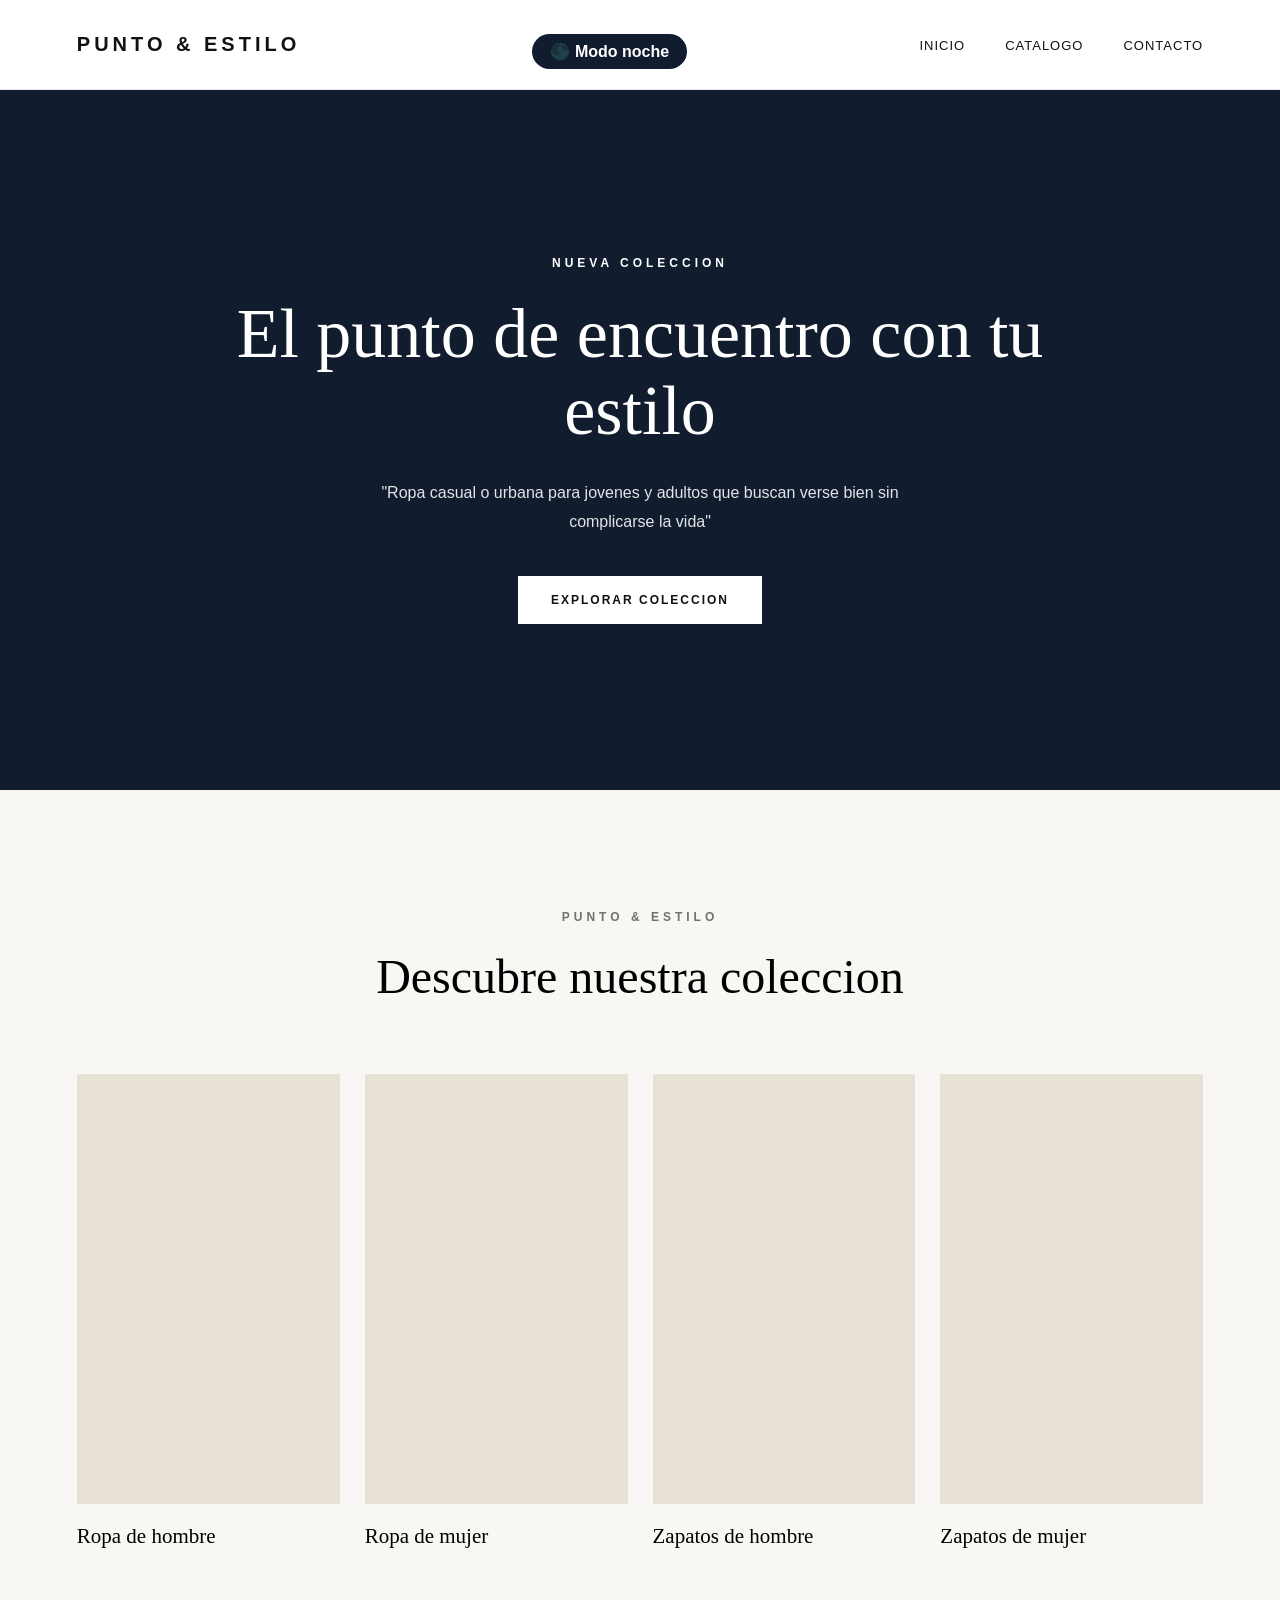
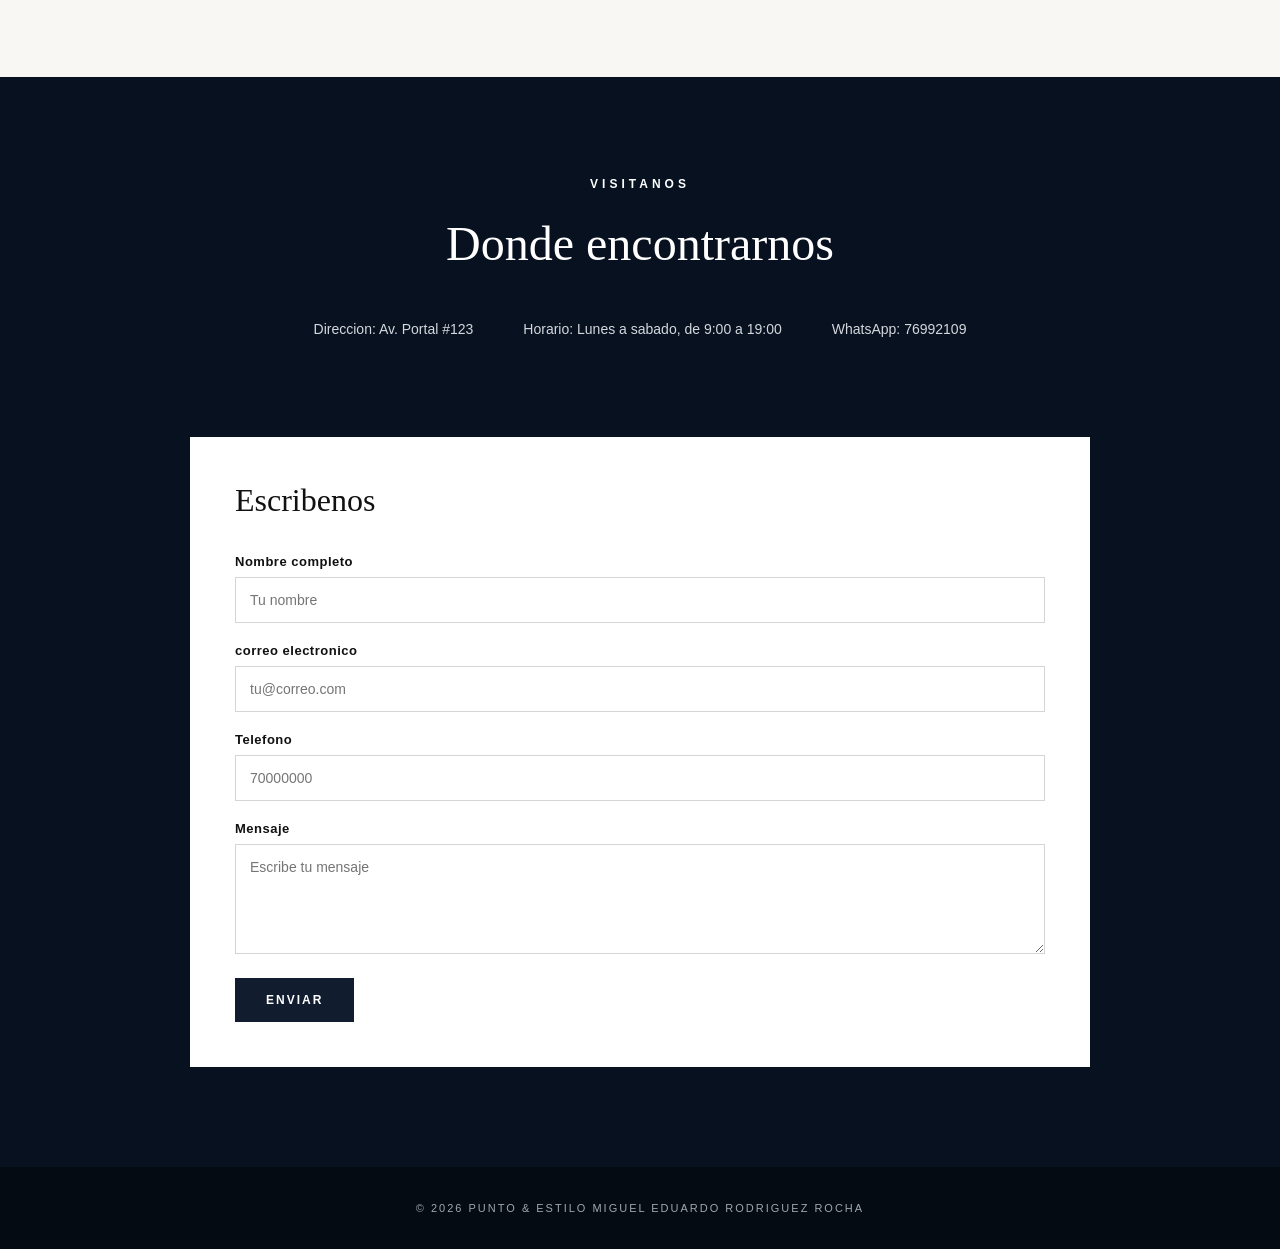
==== index.html @ 440efac1 "implementacion del menu hamburguesa" ====
<!doctype html>
<html lang="es">
  <head>
    <title>Punto & Estilo</title>
    <meta name="viewport" content="width=device-width, initial-scale=1" />
    <link rel="stylesheet" href="style.css" />
  </head>

  <body>
    <header class="header">
      <a class="logo">Punto & estilo</a>
      <button type="button" id="btn-tema" class="boton-modo"> 🌑 Modo noche </button>
      <nav>
        <button type="button" id="btn-menu" class="hamburguesa">☰</button>
        <ul class="nav-links">
          <li><a href="#inicio">Inicio</a></li>
          <li><a href="#catalogo">Catalogo</a></li>
          <li><a href="#contacto">Contacto</a></li>
        </ul>
      </nav>
    </header>
    <main>
      <section id="inicio" class="inicio-principal">
        <div class="inicio-contenido">
          <p class="subtitulo">NUEVA COLECCION</p>
          <h1>El punto de encuentro con tu estilo</h1>
          <p class="descripcion">
            "Ropa casual o urbana para jovenes y adultos que buscan verse bien
            sin complicarse la vida"
          </p>

          <a href="#catalogo" class="boton">Explorar coleccion</a>
        </div>
      </section>

      <section id="catalogo" class="catalogo">
        <p class="subtitulo">PUNTO & ESTILO</p>
        <h2>Descubre nuestra coleccion</h2>
        <div class="productos">
          <article class="producto">
            <div class="producto-imagen"></div>
            <h3>Ropa de hombre</h3>
          </article>
          <article class="producto">
            <div class="producto-imagen"></div>
            <h3>Ropa de mujer</h3>
          </article>
          <article class="producto">
            <div class="producto-imagen"></div>
            <h3>Zapatos de hombre</h3>
          </article>
          <article class="producto">
            <div class="producto-imagen"></div>
            <h3>Zapatos de mujer</h3>
          </article>
        </div>
      </section>

      <section id="contacto" class="contacto">
       <div class="contacto-contenido">
        <p class="subtitulo">VISITANOS</p>
        <h2>Donde encontrarnos</h2>
        <div class="datos-contacto">
          <p>Direccion: Av. Portal #123</p>
          <p>Horario: Lunes a sabado, de 9:00 a 19:00</p>
          <p>WhatsApp: 76992109</p>
        </div>
        <div class="formulario-contenedor">
          <h3>Escribenos</h3>
          <form>
            <div class="campo">
              <label for="nombre">Nombre completo</label>
              <input type="text" id="nombre" name="nombre" placeholder="Tu nombre">
            </div>
            <div class="campo">
              <label for="correo">correo electronico</label>
              <input type="email" id="correo" name="correo" placeholder="tu@correo.com" required>
            </div>
            <div class="campo">
              <label for="telefono">Telefono</label>
              <input type="tel" id="telefono" name="telefono" placeholder="70000000">
            </div>
            <div class="campo">
              <label for="mensaje">Mensaje</label>
              <textarea name="mensaje" id="mensaje" rows="5" placeholder="Escribe tu mensaje"></textarea>
            </div>
            <button type="submit" class="boton-enviar">Enviar</button>
          </form>
        </div>
      </div>
      </section>
    </main>
    <footer class="footer">
      <p>&copy; 2026 Punto & Estilo Miguel Eduardo Rodriguez Rocha</p>
    </footer>
    <script src="script.js"></script>
  </body>
  
</html>
---- style.css ----
* {
    margin: 0;
    padding: 0;
    box-sizing: border-box;
}

html{
    scroll-behavior: smooth;
}

body{
    font-family: Arial, Helvetica, sans-serif;
    background-color: #f8f7f4;
    color: #111111;
    
}

.header{
    min-height: 90px;
    display: flex;
    align-items: center;
    justify-content: space-between;
    padding: 0 6%;

    background-color: #ffffff;
    border-bottom: 1px solid #e4e4e4;

    position:  sticky;
    top: 0;
    z-index: 100;
}

.logo{
    font-size: 20px;
    font-weight: bold;
    letter-spacing: 4px;
    color: #111111;
    text-decoration: none;
    text-transform: uppercase;
}

.boton-modo{
    margin-top: 14px;
    background-color: #111c2e;
    color: #ffffff;
    border: none;
    border-radius: 20px;
    padding: 8px 18px;
    font: inherit;
    font-weight: bold;
}

.nav-links{
    display: flex;
    gap: 40px;
    list-style: none;
}

.nav-links a {
  color: #111111;

  text-decoration: none;

  font-size: 13px;

  letter-spacing: 1px;

  text-transform: uppercase;

  position: relative;
}

#btn-menu {
    display: none;
}

.hamburguesa {
    margin: 0 auto 8px;
    background-color: #151d2b;
    color: #cfe3d1;
    border: 1px solid #2b4530;
    border-radius: 6px;
    padding: 8px 16px;
    font: inherit;
    font-weight: bold;
    cursor: pointer;
}

.inicio-principal{
    min-height: 700px;
    display: flex;
    align-items: center;
    justify-content: center;
    text-align: center;
    padding: 60px 20px;
    background-color: #111c2e;
    color: #ffffff;
}

.inicio-contenido{
    max-width: 850px;
}

.subtitulo{
    font-size: 12px;
    font-weight: bold;
    letter-spacing: 4px;
    margin-bottom: 25px;
    text-transform: uppercase;
}

.inicio-principal h1{
    font-family: Georgia, 'Times New Roman', Times, serif;
    font-size: 70px;
    font-weight: 400;
    line-height: 1.1;
    margin-bottom: 30px;
}

.descripcion{
    max-width: 600px;
    margin: 0 auto 40px;
    font-size: 16px;
    line-height: 1.8;
    color: #e2e4e8;
}

.boton{
    display: inline-block;
    padding: 16px 32px;
    background-color: #ffffff;
    color: #111111;
    text-decoration: none;
    font-size: 12px;
    font-weight: bold;
    letter-spacing: 2px;
    text-transform: uppercase;
    border: 1px solid #ffffff;
    transition: all 0.3s ease;

}

.boton:hover{
    background-color: transparent;
    color: #ffffff;
}

.catalogo{
    padding: 120px 6%;
    text-align: center;
    background-color: #f8f7f4;
}

.catalogo .subtitulo{
    color: #707070;
}

.catalogo h2{
    font-family: Georgia, 'Times New Roman', Times, serif;
    font-size: 48px;
    font-weight: 400;
    margin-bottom: 70px;
    color: #000000;
}

.productos{
    display: grid;
    grid-template-columns: repeat(4, 1fr);
    gap: 25px;
}

.producto{
    text-align: left;
}

.producto-imagen{
    width: 100%;
    height: 430px;
    background-color: #e8e1d5;
    margin-bottom: 20px;
    transition: transform 0.4s ease;
}

.producto:hover .producto-imagen{
    transform: scale(1.02);
}

.producto h3{
    font-family: Georgia, 'Times New Roman', Times, serif;
    font-size: 21px;
    font-weight: 400;
    margin-bottom: 8px;
    color: #000000;
}

.contacto{
    padding: 100px 20px;
    text-align: center;
    background-color: #07111f;
    color: #ffffff;
}

.contacto-contenido{
    max-width: 900px;
    margin: 0 auto;
}

.contacto h2{
    font-family: Georgia, 'Times New Roman', Times, serif;
    font-size: 48px;
    font-weight: 400;
    margin-bottom: 50px;
}


.datos-contacto{
    display: flex;
    justify-content: center;
    margin-bottom: 100px;
    gap: 50px;
    flex-wrap: wrap;
}

.datos-contacto p{
    font-size: 14px;
    color: #d4d8de;
}

.formulario-contenedor{
    padding: 45px;
    text-align: left;
    background-color: #ffffff;
    color: #111111;
}
.formulario-contenedor h3{
    font-family: Georgia, 'Times New Roman', Times, serif;
    font-size: 32px;
    font-weight: 400;
    margin-bottom: 35px;
}

.campo{
    margin-bottom: 20px;
}

.campo label{
    display: block;
    margin-bottom: 8px;
    font-size: 13px;
    font-weight: bold;
    letter-spacing: 0.5px;
}

.campo input, .campo textarea{
    width: 100%;
    padding: 14px;
    box-sizing: border-box;
    border: 1px solid #d5d5d5;
    background-color: #ffffff;
    color: #111111;
    font-family: Arial, Helvetica, sans-serif;
    font-size:  14px;
    outline: none;
    transition: border-color 0.3 ease;
}

.campo textarea{
    resize:vertical;
    min-height: 100px;
}

.boton-enviar{
    padding: 14px 30px;
    background-color: #111c2e;
    color: #ffffff;
    border: 1px solid #111c2e;
    font-size: 12px;
    font-weight: bold;
    letter-spacing: 2px;
    text-transform: uppercase;
    cursor: pointer;
    transition: all 0.3s ease;
}

.boton-enviar:hover{
    background-color: #ffffff;
    color: #111c2e;
}
footer{
    padding: 35px;
    text-align: center;
    background-color: #050b12;
    color: #a3a6ae;
    font-size: 11px;
    letter-spacing: 2px;
    text-transform: uppercase;
}

body.noche{
    background-color: #0b0f14;
    color: #eae6df;
}

body.noche header{
    background-color: #151d2b;
    border-bottom: 1px solid #303642;
}

body.noche .logo, body.noche .nav-links a{
    color: #eae6df;
} 


body.noche .catalogo{
    background-color: #0b0f14;
    color: #eae6df;
}

body.noche .catalogo h2, body.noche .producto h3{
    color: #eae6df;
}

body.noche .producto-imagen{
    background-color: #151d2b;
}

body.noche .producto p, body.noche .datos-contacto p{
    color: #9aa4b2;
}

body.noche .formulario-contenedor{
    background-color: #151d2b;
    color: #eae6df;
}

body.noche .campo input, body.noche .campo select, body.noche .campo textarea{
    background-color: #0b0f14;
    color: #eae6df;
    border-color: #303642;
}

body.noche .footer{
    background-color: #05080c;
    color: #9aa4b2;
}



@media(max-width: 600px){
    .header{
        flex-direction: column;
        gap: 15px;
        padding: 20px;
    }
    .logo{
        font-size: 20px;
    }

    #btn-menu{
        display: block;
    }

    .nav-links{
        display: none;
        flex-direction: column;
        align-items: center;
        width: 100%;
        gap: 15px;
        padding: 20px 0;
    }
    .nav-links.abierto{
        display: flex;
    }

    .header nav{
        width: 100%;
        text-align: center;
    }
    
    .nav-links a{
        font-size: 11px;
    }

    .inicio-principal{
        min-height: 550px;
        padding: 50px 20px;
    }

    .subtitulo{
        font-size: 10px;
        letter-spacing: 1.1;
    }

    .inicio-principal h1{
        font-size: 38px;
        line-height: 1.1;
    }

    .descripcion{
        font-size: 14px;
        line-height: 1.6;
    }

    .boton{
        padding: 14px 24px;
        font-size: 11px;
    }

    .catalogo{
        padding: 80px 20px;
    }

    .catalogo h2{
        font-size: 36px;
        margin-bottom: 45px;
    }

    .productos{
        grid-template-columns: 1fr;
        gap: 40px;
    }

    .producto-imagen{
        height: 400px;
    }

    .contacto{
        padding: 70px 20px;
    }

    .contacto h2{
        font-size: 34px;
        margin-bottom: 35px;
    }
    .datos-contacto{
        flex-direction: column;
        align-items: center;
        gap: 15px;
    }

    .formulario-contenedor{
        padding: 30px 20px;
    }

    .formulario-contenedor h3{
        font-size: 28px;
    }

    .footer{
        padding: 30px 20px;
        line-height: 1.6;
    }
}
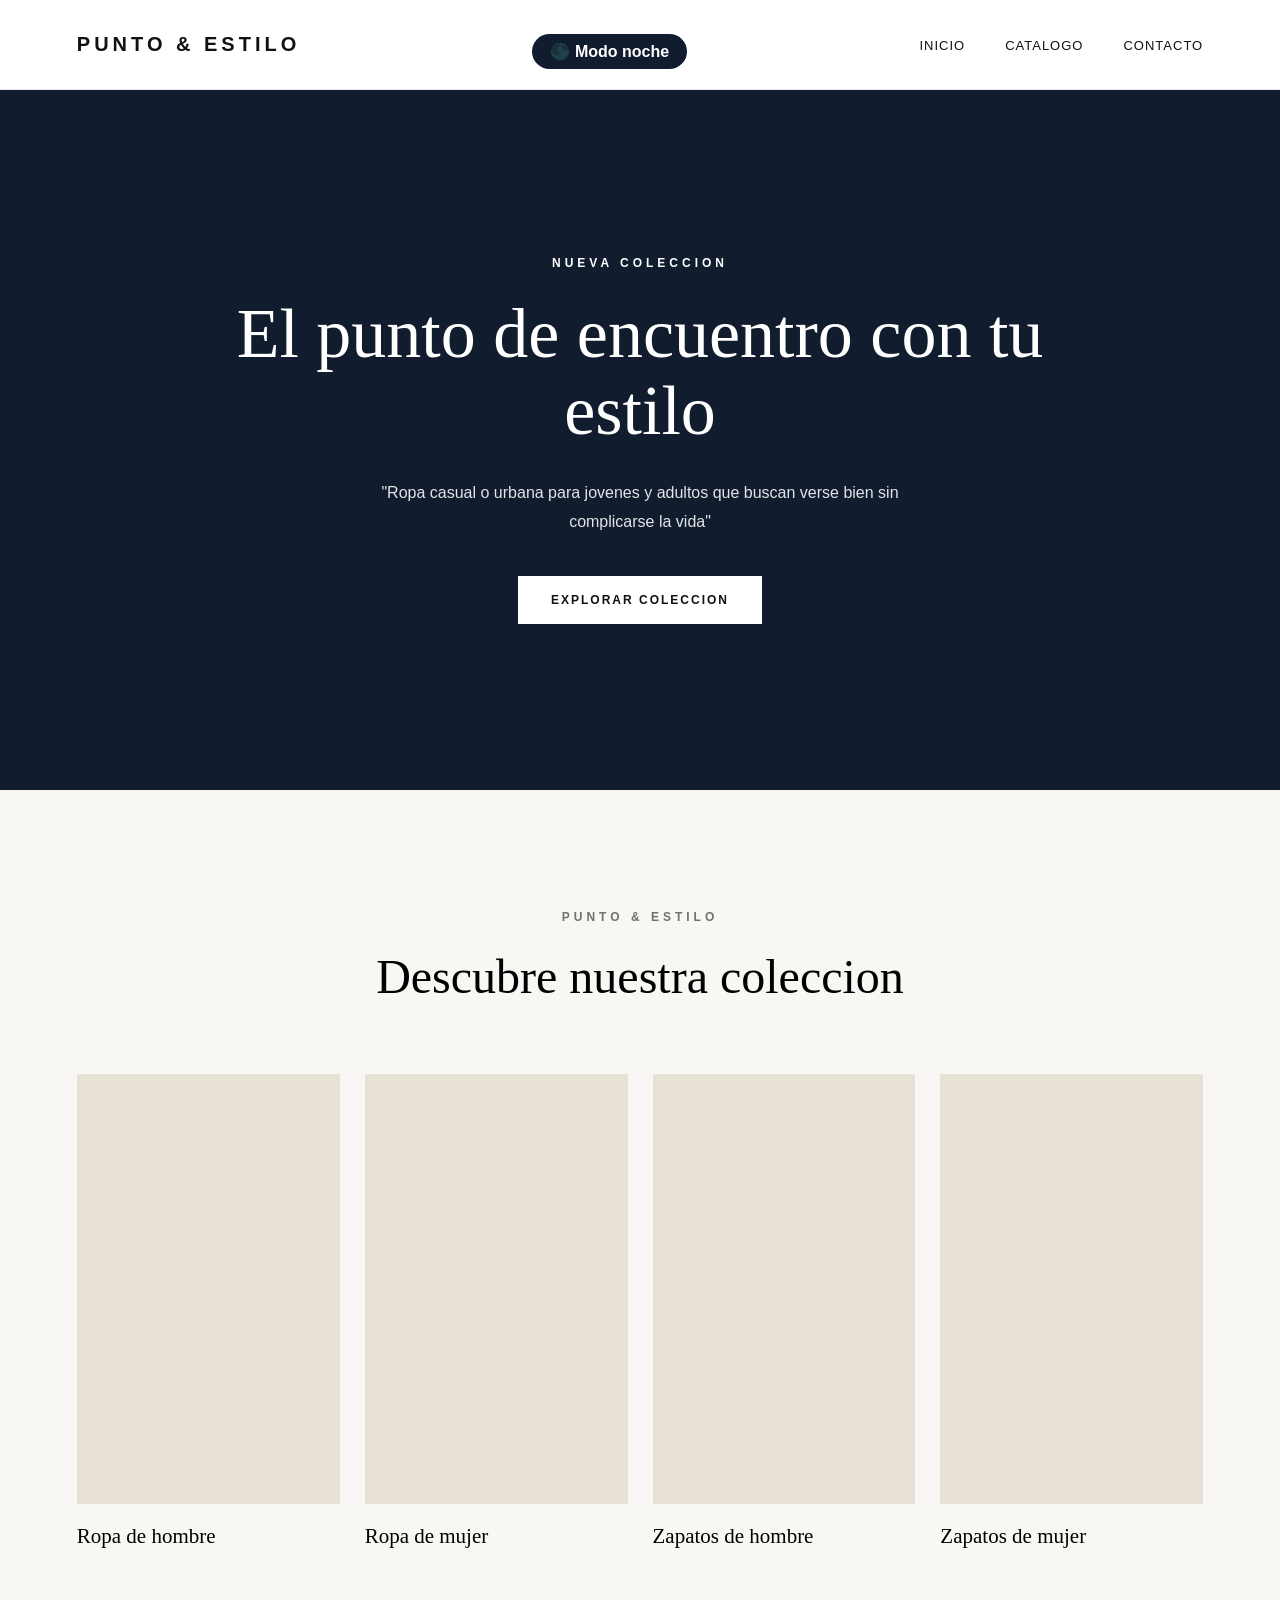
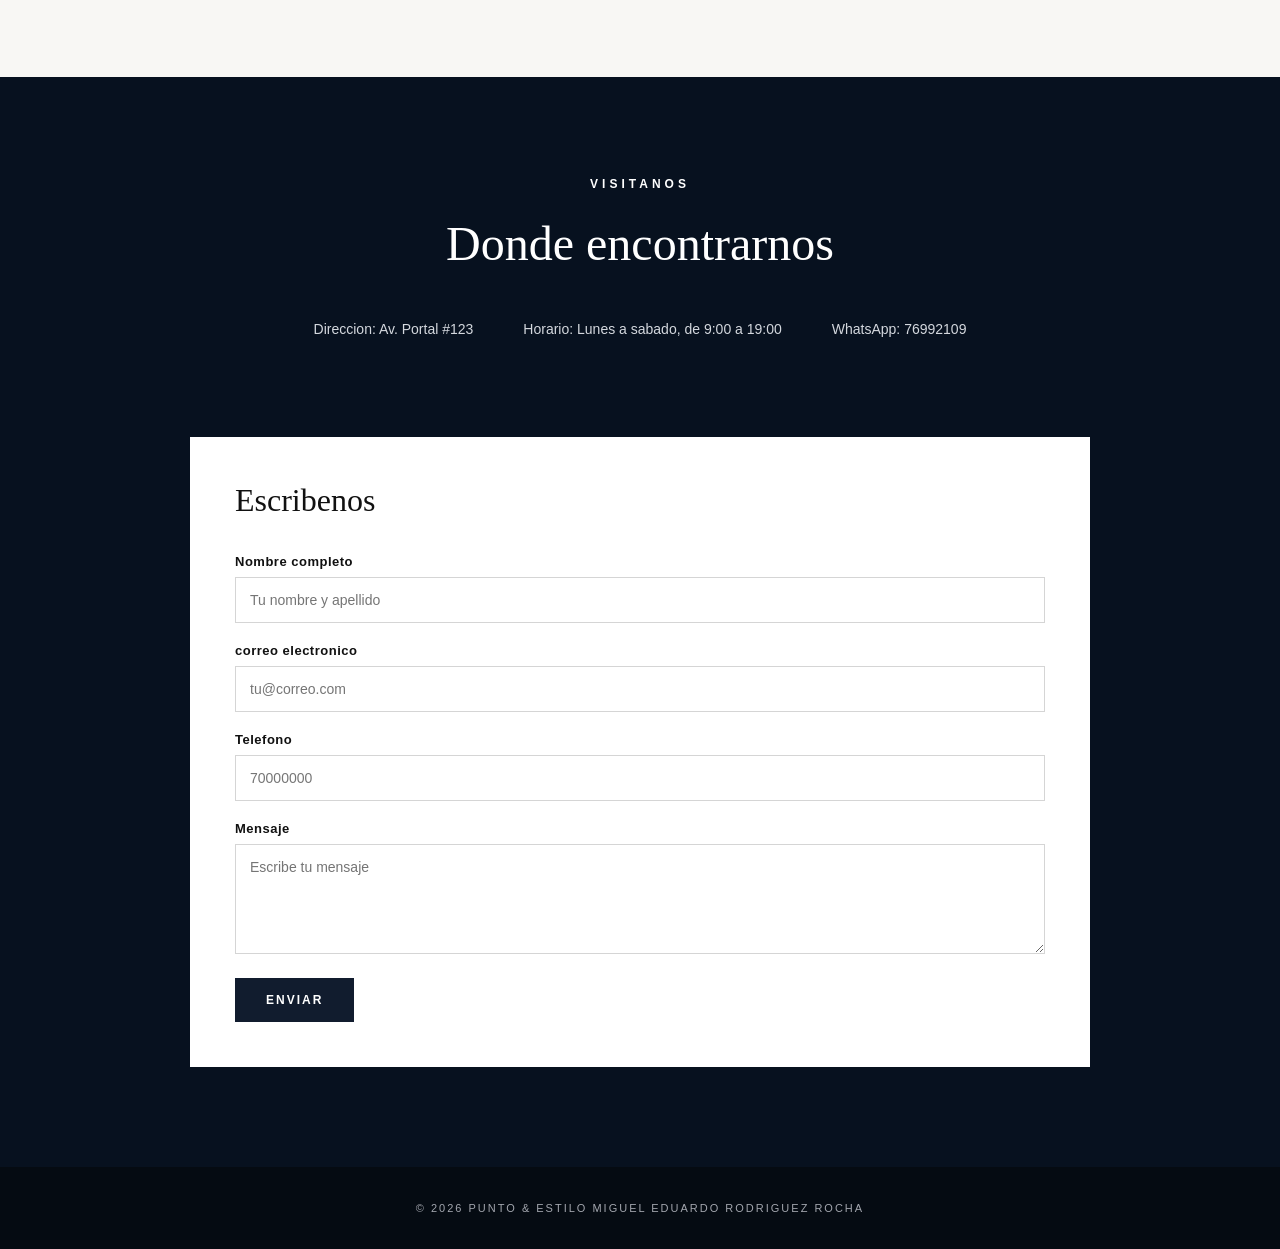
==== commit 737c60d6: "Update index.html" ====
--- a/index.html
+++ b/index.html
@@ -67,10 +67,10 @@
         </div>
         <div class="formulario-contenedor">
           <h3>Escribenos</h3>
-          <form>
+          <form id="form-contacto" novalidate>
             <div class="campo">
               <label for="nombre">Nombre completo</label>
-              <input type="text" id="nombre" name="nombre" placeholder="Tu nombre">
+              <input type="text" id="nombre" name="nombre" placeholder="Tu nombre y apellido" required>
             </div>
             <div class="campo">
               <label for="correo">correo electronico</label>
@@ -85,6 +85,7 @@
               <textarea name="mensaje" id="mensaje" rows="5" placeholder="Escribe tu mensaje"></textarea>
             </div>
             <button type="submit" class="boton-enviar">Enviar</button>
+            <p id="aviso-contacto" class="aviso"></p>
           </form>
         </div>
       </div>
--- a/style.css
+++ b/style.css
@@ -310,6 +310,10 @@
     color: #eae6df;
 } 
 
+body.noche .boton-modo{
+    background-color: #ffffff;
+    color: #000000;
+}
 
 body.noche .catalogo{
     background-color: #0b0f14;
@@ -337,6 +341,11 @@
     background-color: #0b0f14;
     color: #eae6df;
     border-color: #303642;
+}
+
+body.noche .boton-enviar{
+    background-color: #ffffff;
+    color: #000000;
 }
 
 body.noche .footer{
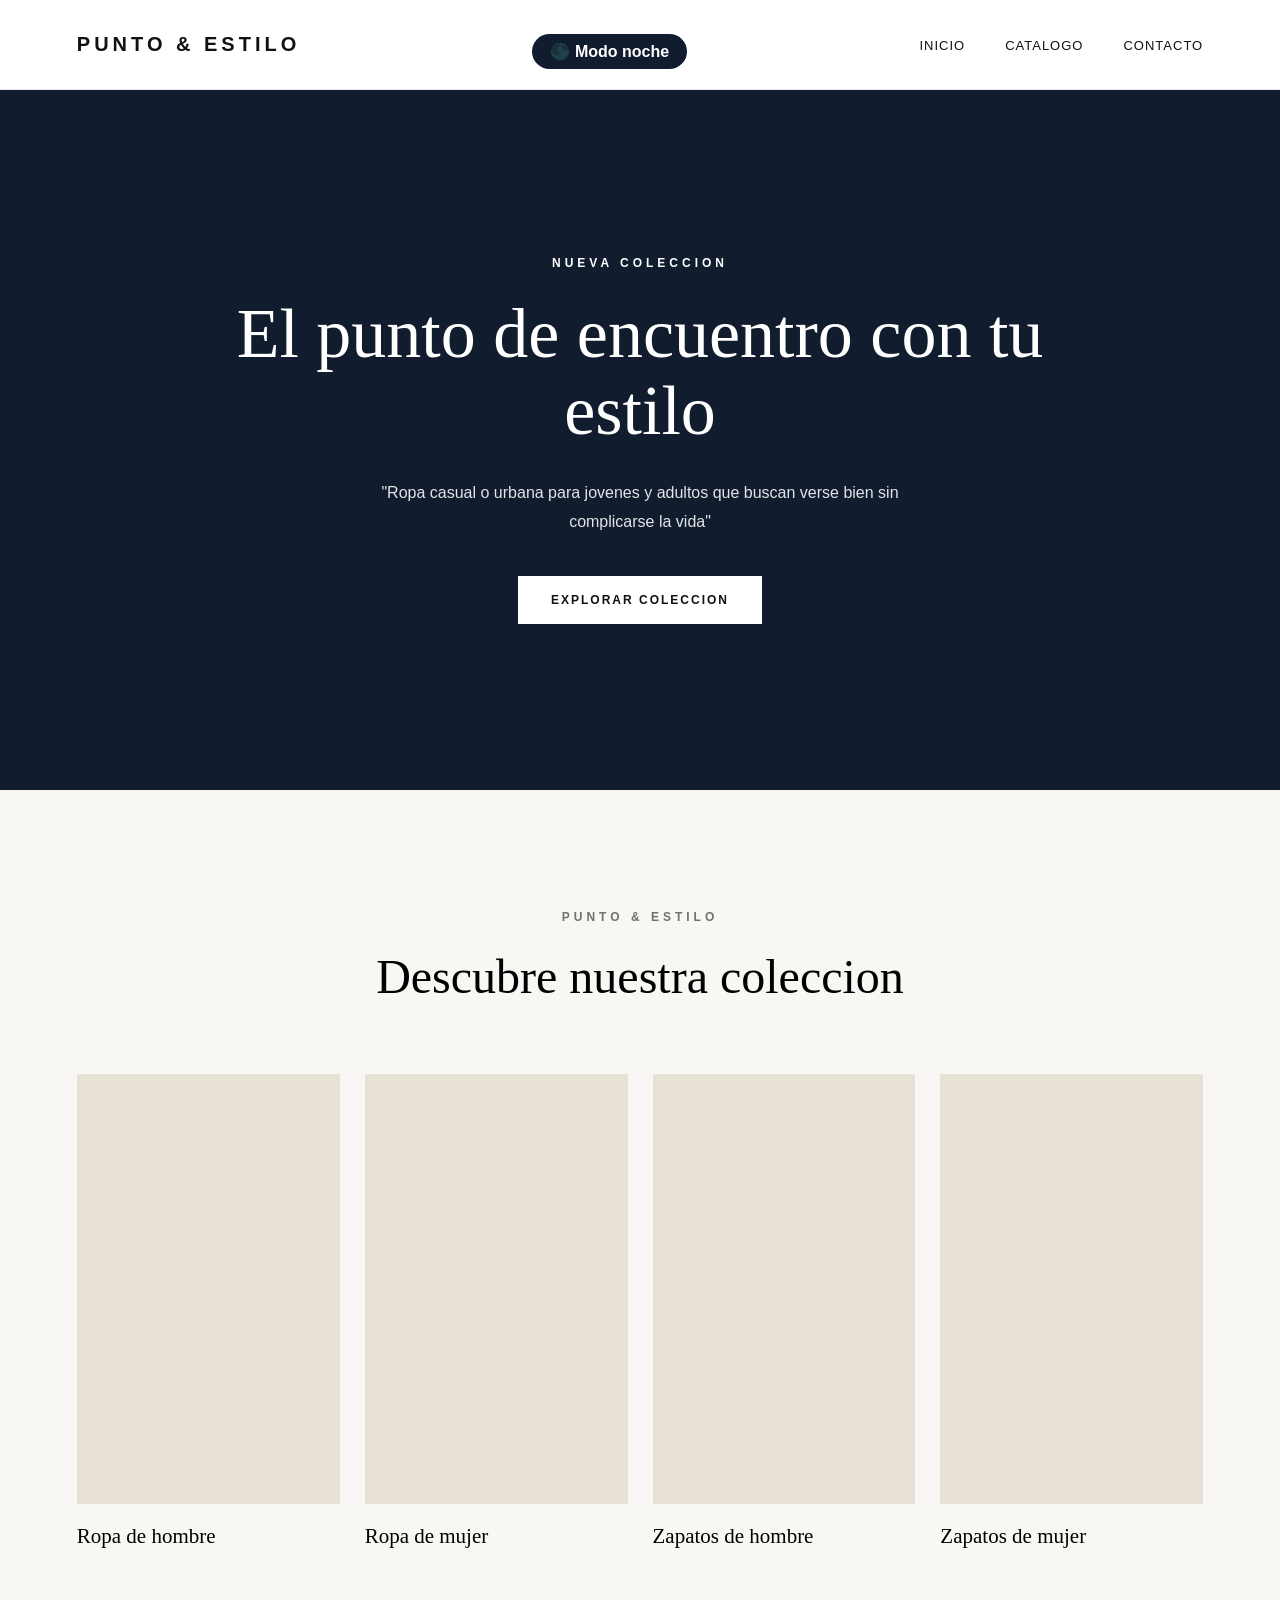
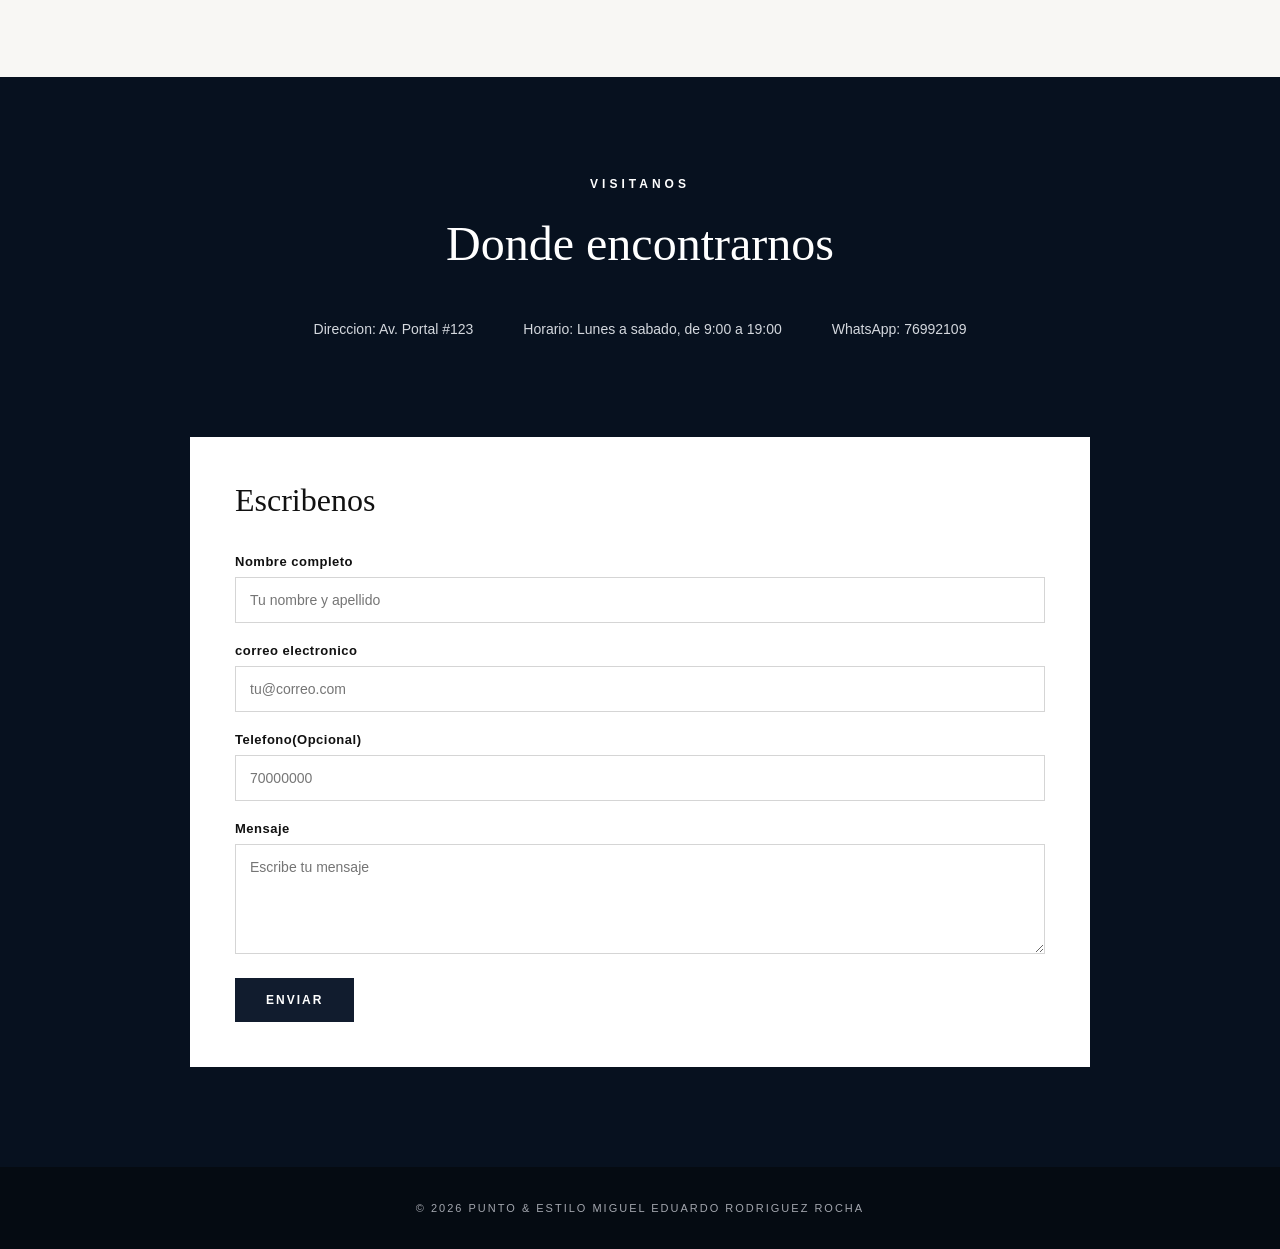
==== commit 7ffbff14: "Update index.html" ====
--- a/index.html
+++ b/index.html
@@ -77,7 +77,7 @@
               <input type="email" id="correo" name="correo" placeholder="tu@correo.com" required>
             </div>
             <div class="campo">
-              <label for="telefono">Telefono</label>
+              <label for="telefono">Telefono(Opcional)</label>
               <input type="tel" id="telefono" name="telefono" placeholder="70000000">
             </div>
             <div class="campo">
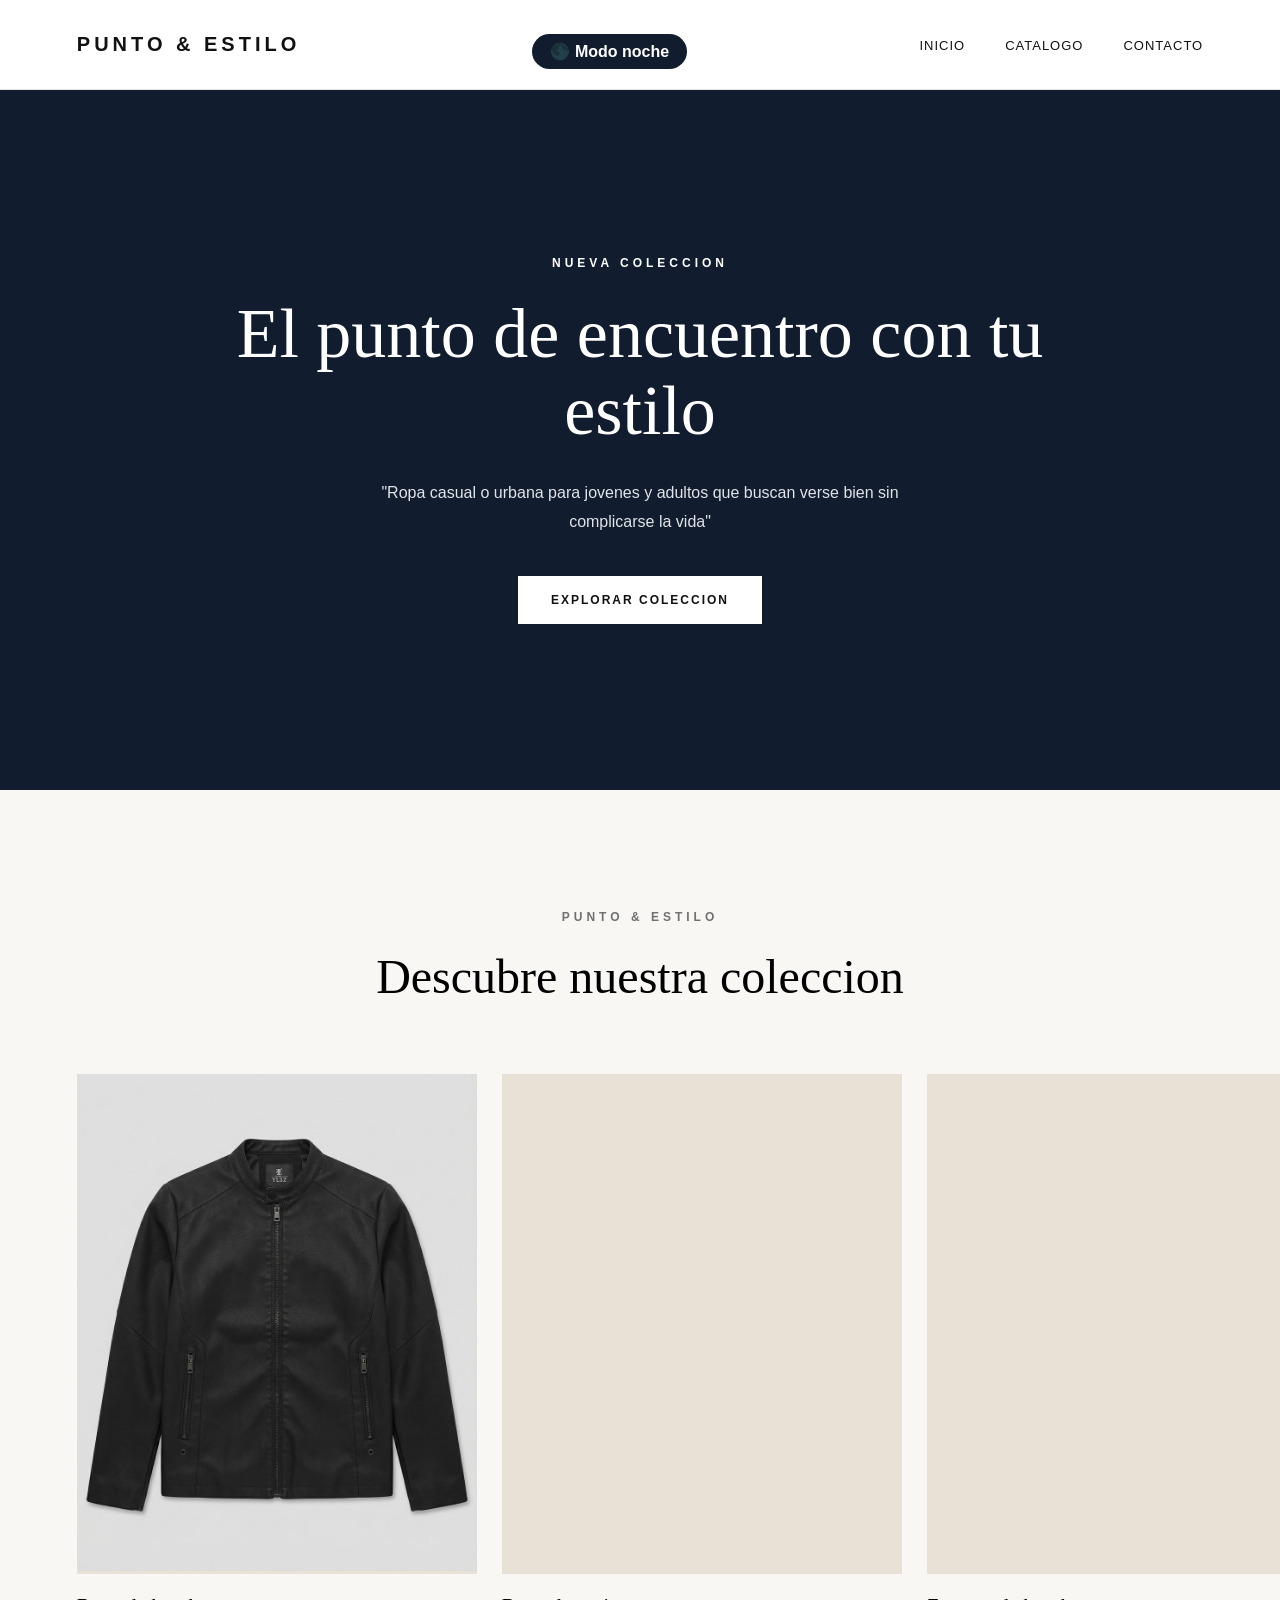
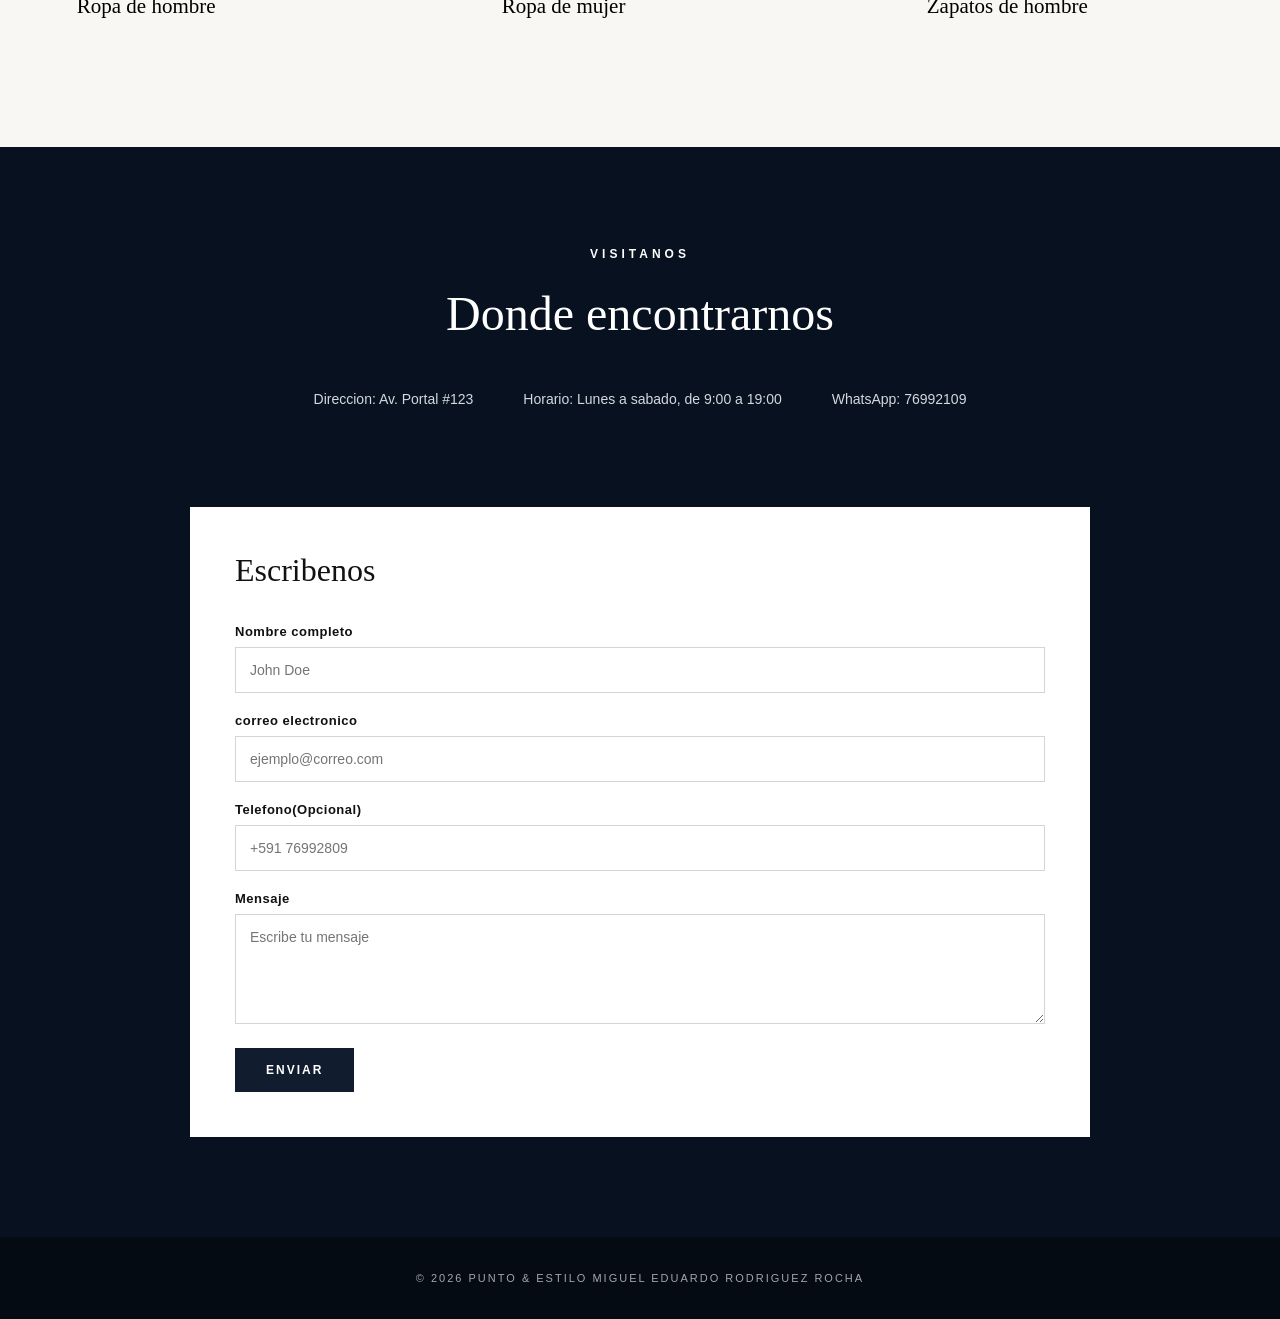
==== commit 344f6888: "Correcciones y añadido de imagen para producto hombre" ====
--- a/index.html
+++ b/index.html
@@ -1,14 +1,15 @@
 <!doctype html>
 <html lang="es">
   <head>
+    <meta charset="UTF-8">
+    <meta name="viewport" content="width=device-width, initial-scale=1" />
     <title>Punto & Estilo</title>
-    <meta name="viewport" content="width=device-width, initial-scale=1" />
     <link rel="stylesheet" href="style.css" />
   </head>
 
   <body>
     <header class="header">
-      <a class="logo">Punto & estilo</a>
+      <h1 class="logo">Punto & estilo</h1>
       <button type="button" id="btn-tema" class="boton-modo"> 🌑 Modo noche </button>
       <nav>
         <button type="button" id="btn-menu" class="hamburguesa">☰</button>
@@ -19,11 +20,12 @@
         </ul>
       </nav>
     </header>
+
     <main>
       <section id="inicio" class="inicio-principal">
         <div class="inicio-contenido">
           <p class="subtitulo">NUEVA COLECCION</p>
-          <h1>El punto de encuentro con tu estilo</h1>
+          <h2>El punto de encuentro con tu estilo</h2>
           <p class="descripcion">
             "Ropa casual o urbana para jovenes y adultos que buscan verse bien
             sin complicarse la vida"
@@ -38,7 +40,9 @@
         <h2>Descubre nuestra coleccion</h2>
         <div class="productos">
           <article class="producto">
-            <div class="producto-imagen"></div>
+            <div class="producto-imagen">
+              <img src="imagenes/ImagenRopaHombre.jpg" alt="Imagen Ropa De Hombre" class="card-img">
+            </div>
             <h3>Ropa de hombre</h3>
           </article>
           <article class="producto">
@@ -57,7 +61,7 @@
       </section>
 
       <section id="contacto" class="contacto">
-       <div class="contacto-contenido">
+        <div class="contacto-contenido">
         <p class="subtitulo">VISITANOS</p>
         <h2>Donde encontrarnos</h2>
         <div class="datos-contacto">
@@ -65,21 +69,25 @@
           <p>Horario: Lunes a sabado, de 9:00 a 19:00</p>
           <p>WhatsApp: 76992109</p>
         </div>
+
         <div class="formulario-contenedor">
           <h3>Escribenos</h3>
           <form id="form-contacto" novalidate>
             <div class="campo">
               <label for="nombre">Nombre completo</label>
-              <input type="text" id="nombre" name="nombre" placeholder="Tu nombre y apellido" required>
+              <input type="text" id="nombre" name="nombre" placeholder="John Doe" required>
             </div>
+
             <div class="campo">
               <label for="correo">correo electronico</label>
-              <input type="email" id="correo" name="correo" placeholder="tu@correo.com" required>
+              <input type="email" id="correo" name="correo" placeholder="ejemplo@correo.com" required>
             </div>
+
             <div class="campo">
               <label for="telefono">Telefono(Opcional)</label>
-              <input type="tel" id="telefono" name="telefono" placeholder="70000000">
+              <input type="tel" id="telefono" name="telefono" placeholder="+591 76992809">
             </div>
+
             <div class="campo">
               <label for="mensaje">Mensaje</label>
               <textarea name="mensaje" id="mensaje" rows="5" placeholder="Escribe tu mensaje"></textarea>
@@ -91,6 +99,7 @@
       </div>
       </section>
     </main>
+    
     <footer class="footer">
       <p>&copy; 2026 Punto & Estilo Miguel Eduardo Rodriguez Rocha</p>
     </footer>
--- a/style.css
+++ b/style.css
@@ -17,7 +17,7 @@
 
 .header{
     min-height: 90px;
-    display: flex;
+    display:flex;
     align-items: center;
     justify-content: space-between;
     padding: 0 6%;
@@ -27,7 +27,6 @@
 
     position:  sticky;
     top: 0;
-    z-index: 100;
 }
 
 .logo{
@@ -57,17 +56,17 @@
 }
 
 .nav-links a {
-  color: #111111;
-
-  text-decoration: none;
-
-  font-size: 13px;
-
-  letter-spacing: 1px;
-
-  text-transform: uppercase;
-
-  position: relative;
+    color: #111111;
+
+    text-decoration: none;
+
+    font-size: 13px;
+
+    letter-spacing: 1px;
+
+    text-transform: uppercase;
+
+    position: relative;
 }
 
 #btn-menu {
@@ -109,7 +108,7 @@
     text-transform: uppercase;
 }
 
-.inicio-principal h1{
+.inicio-principal h2{
     font-family: Georgia, 'Times New Roman', Times, serif;
     font-size: 70px;
     font-weight: 400;
@@ -174,11 +173,16 @@
 }
 
 .producto-imagen{
-    width: 100%;
-    height: 430px;
+    width: 400px;
+    height: 500px;
     background-color: #e8e1d5;
     margin-bottom: 20px;
     transition: transform 0.4s ease;
+    
+}
+
+.card-img {
+    width: 100%;
 }
 
 .producto:hover .producto-imagen{
@@ -286,6 +290,28 @@
     background-color: #ffffff;
     color: #111c2e;
 }
+
+.aviso{
+    display: none;
+    margin-top: 14px;
+    padding: 10px 14px;
+    border-radius: 6px;
+    font-weight: bold;
+}
+.aviso.error{
+    display: block;
+    background-color: #2a171a;;
+    color: #ffb4b4;
+    border-left: 4px solid #e05555;
+}
+
+.aviso.exito{
+    display: block;
+    background-color: #14301b;
+    color: #b7f0c4;
+    border-left: 4px solid #3fbf6a;
+}
+
 footer{
     padding: 35px;
     text-align: center;
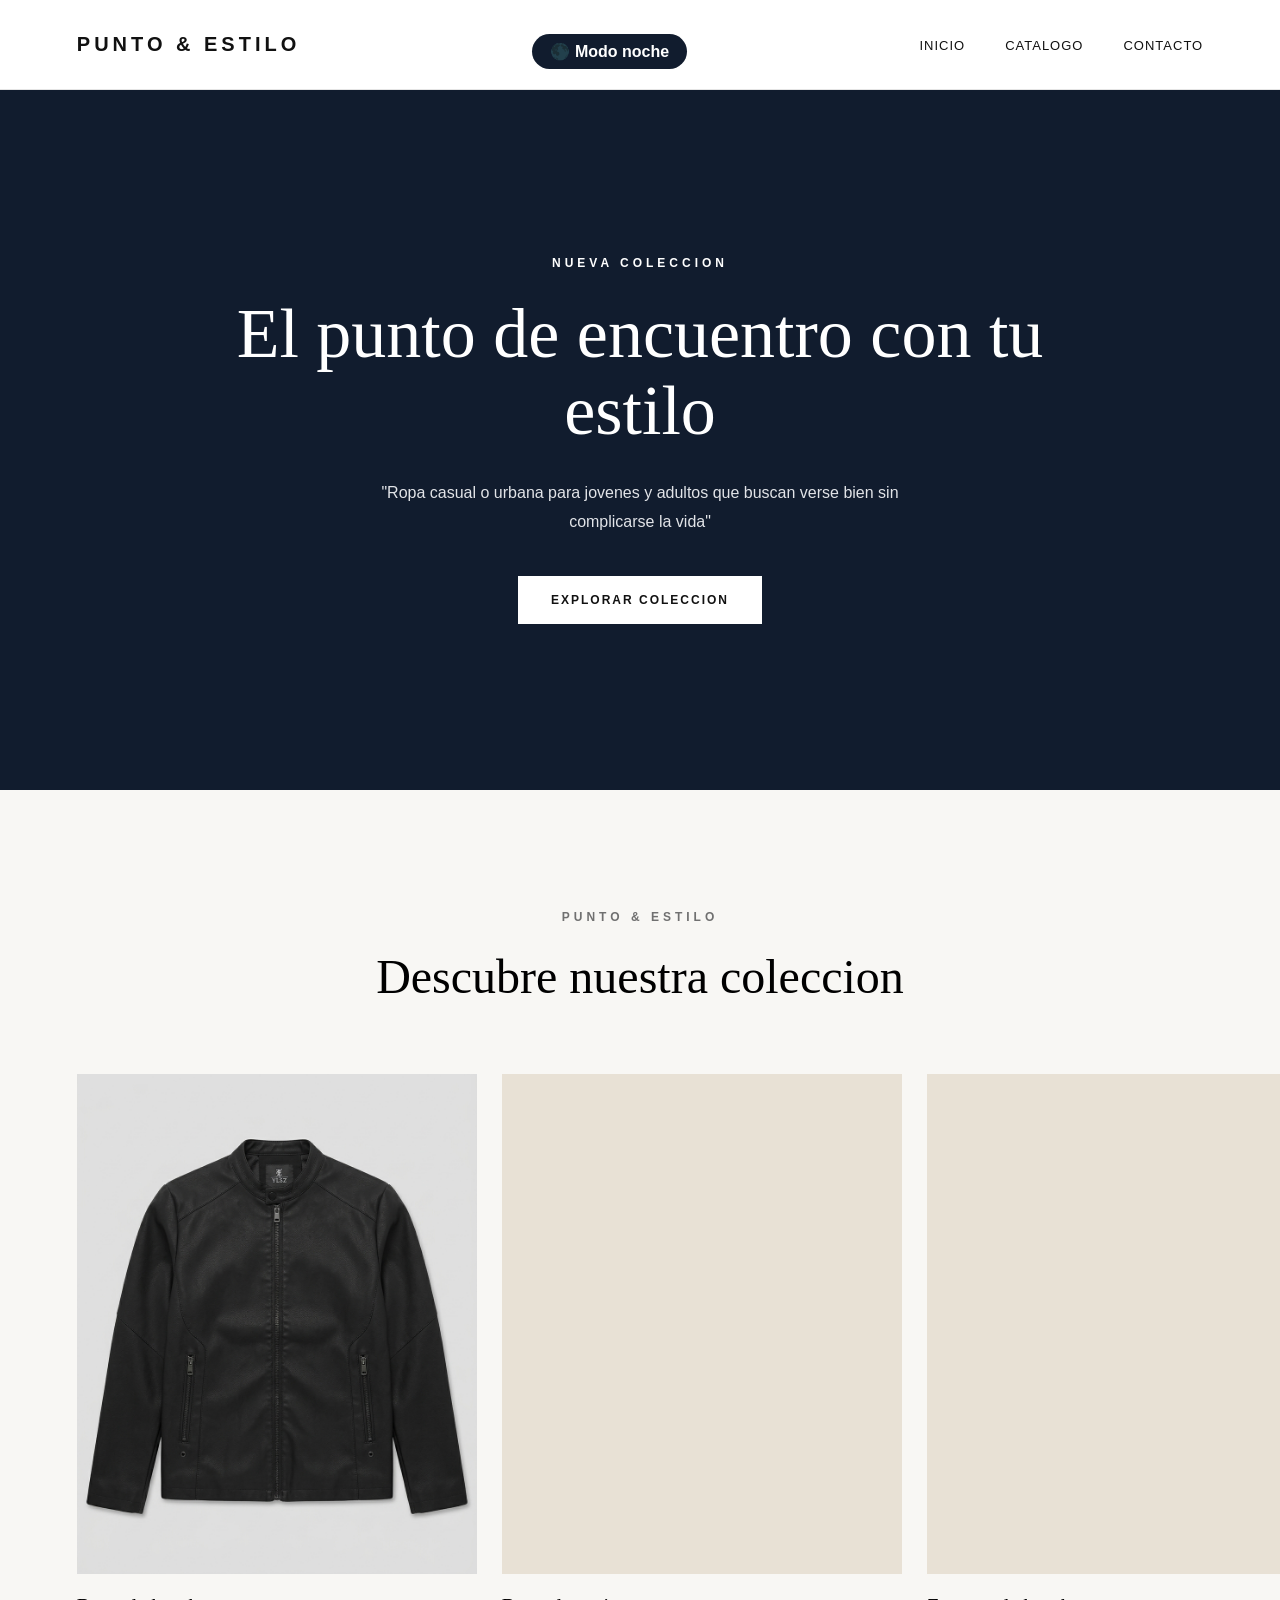
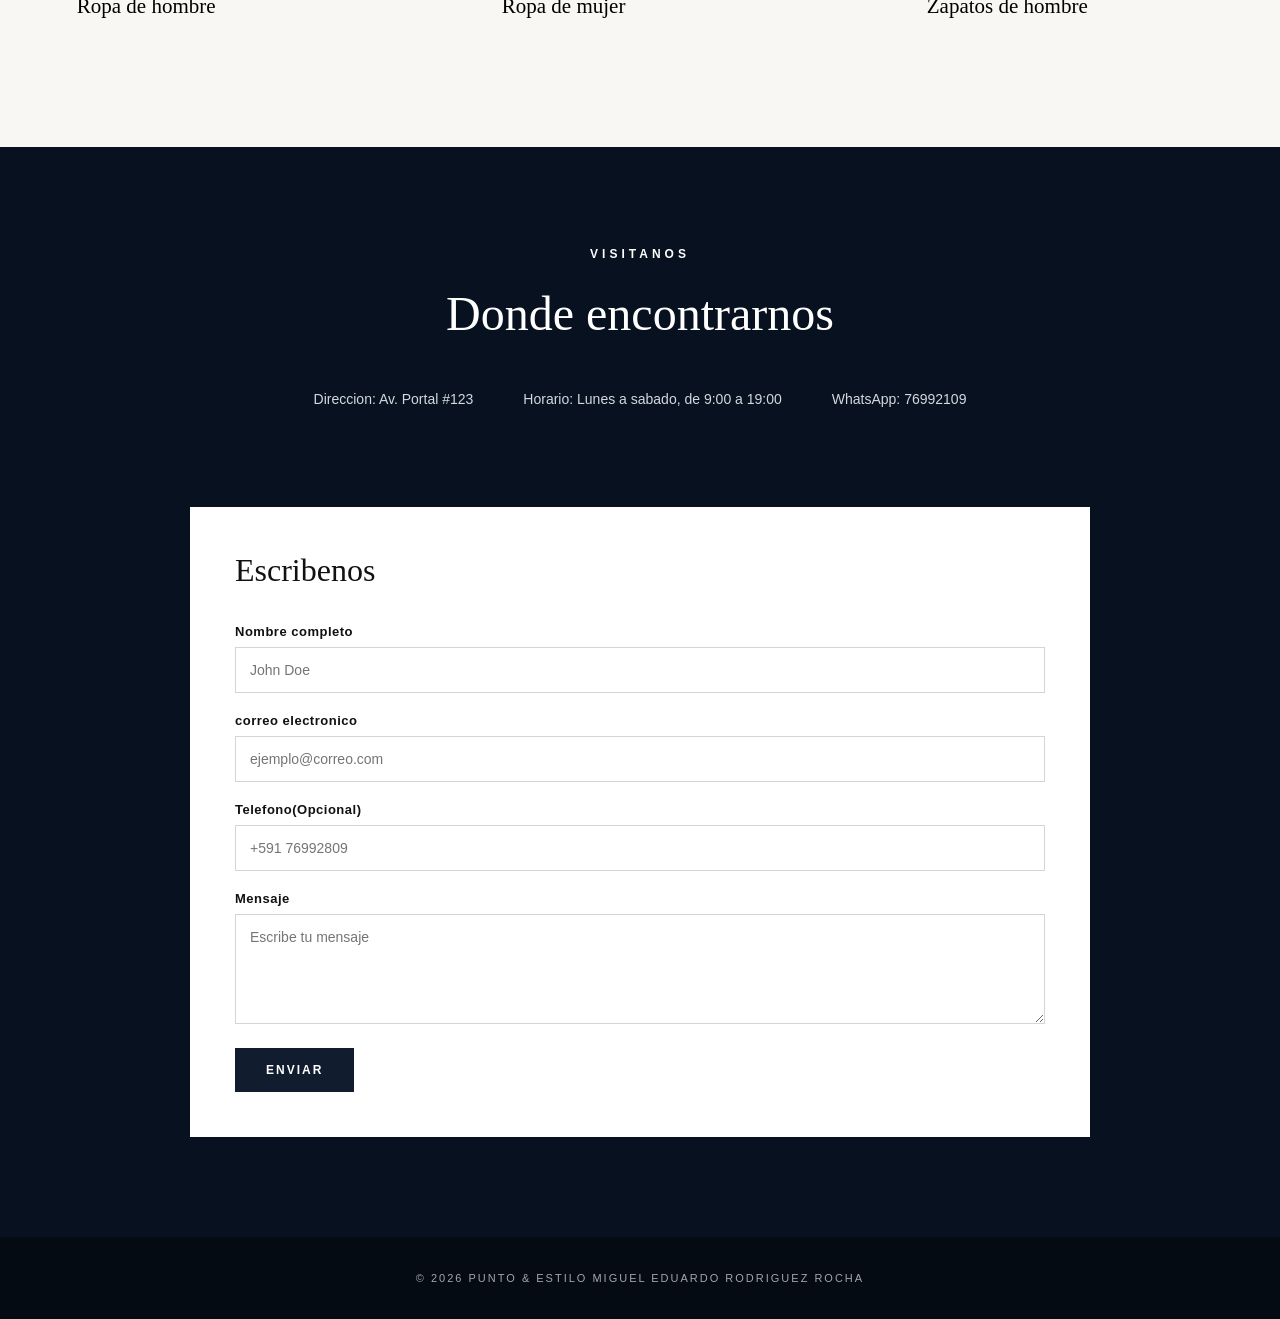
==== commit 539e089b: "correciones y mejoras" ====
--- a/index.html
+++ b/index.html
@@ -41,7 +41,7 @@
         <div class="productos">
           <article class="producto">
             <div class="producto-imagen">
-              <img src="imagenes/ImagenRopaHombre.jpg" alt="Imagen Ropa De Hombre" class="card-img">
+              <img src="imagenes/ImagenRopaHombre.jpg" alt="Ropa De Hombre">
             </div>
             <h3>Ropa de hombre</h3>
           </article>
--- a/style.css
+++ b/style.css
@@ -181,12 +181,13 @@
     
 }
 
-.card-img {
+.producto-imagen img{
     width: 100%;
+    height: 100%;
 }
 
 .producto:hover .producto-imagen{
-    transform: scale(1.02);
+    transform: scale(1.05);
 }
 
 .producto h3{
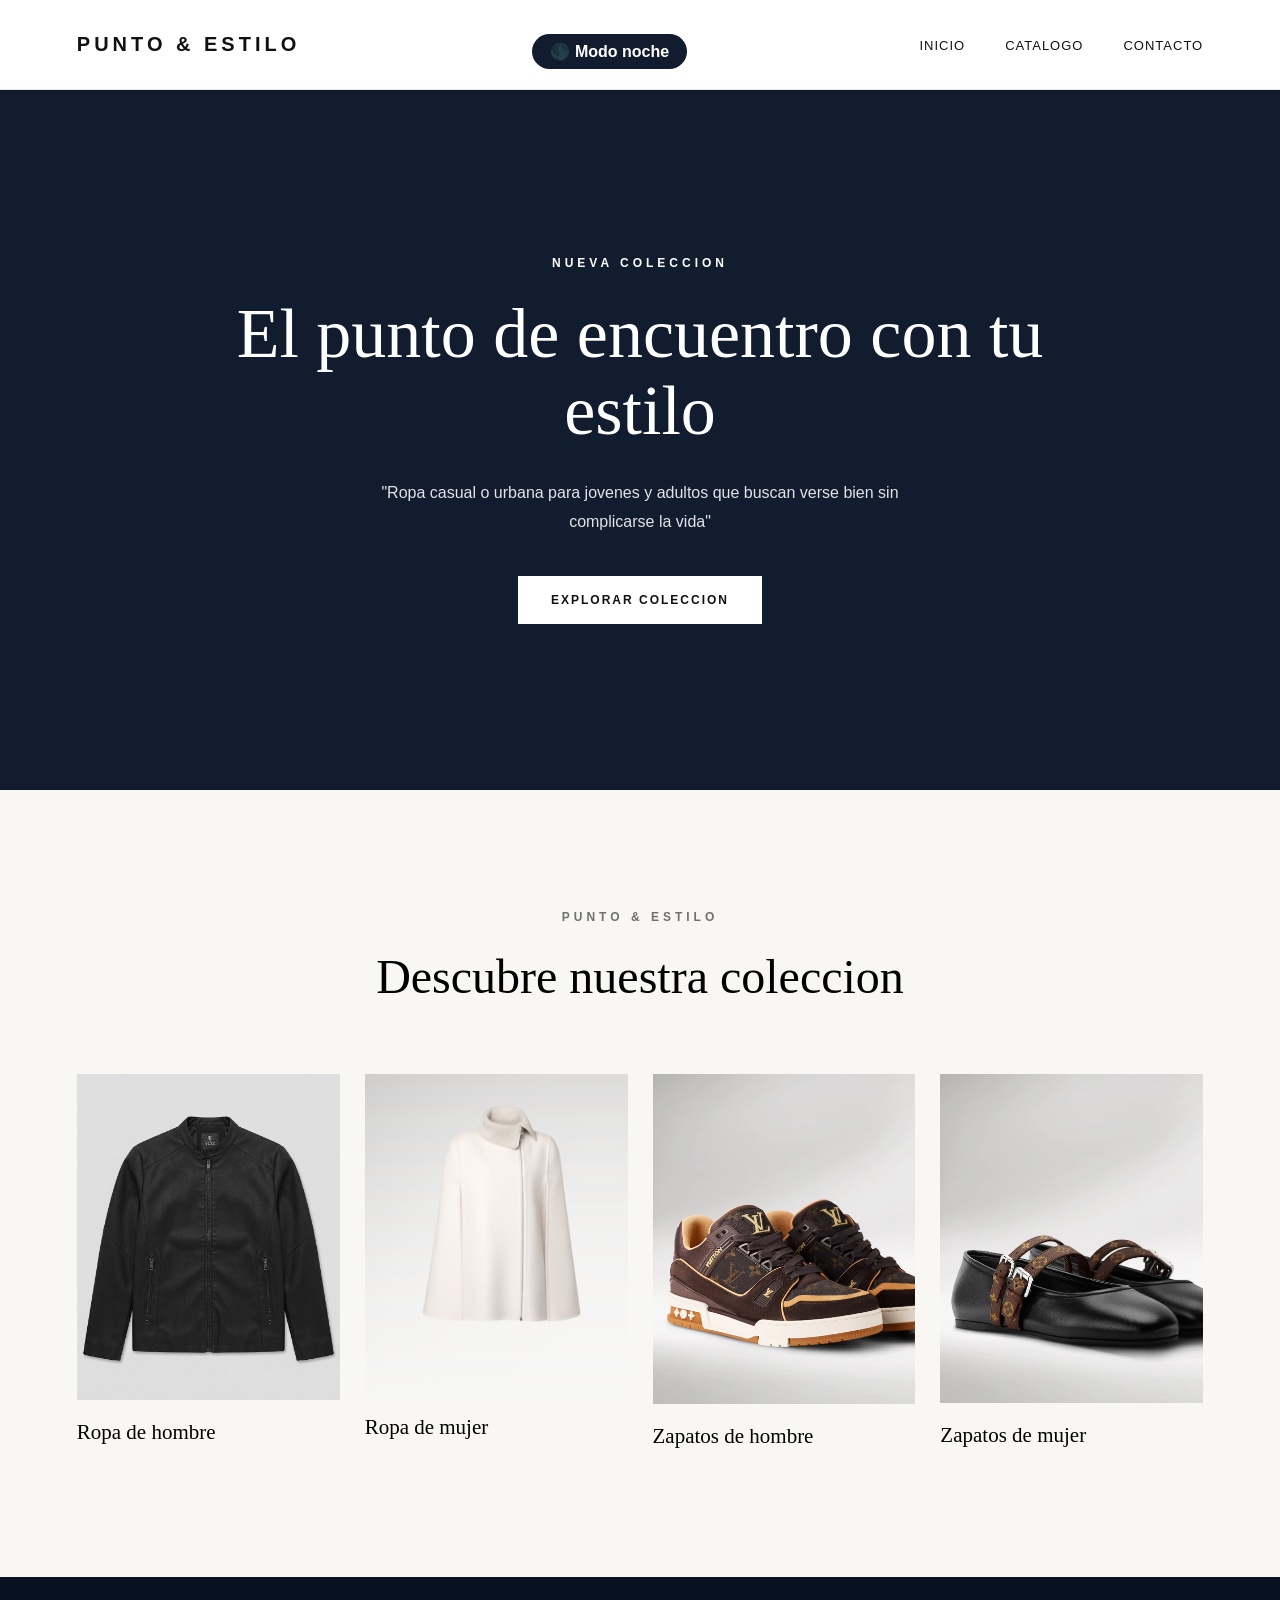
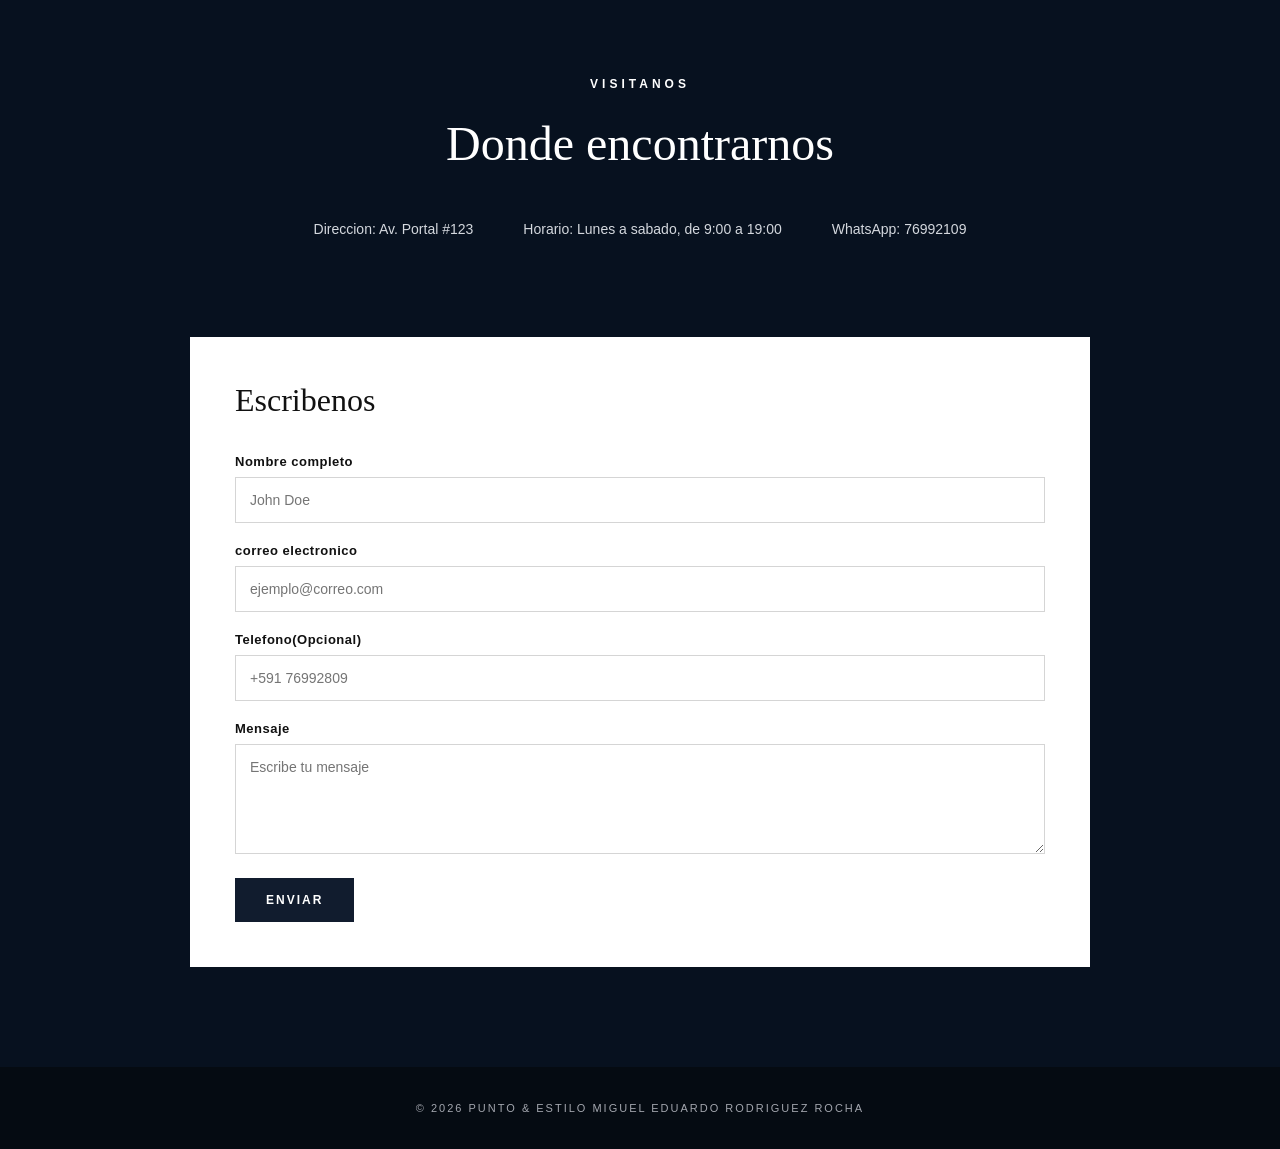
==== commit c06fed66: "Añadido de imagenes de ropa temporales" ====
--- a/index.html
+++ b/index.html
@@ -46,15 +46,21 @@
             <h3>Ropa de hombre</h3>
           </article>
           <article class="producto">
-            <div class="producto-imagen"></div>
+            <div class="producto-imagen">
+              <img src="imagenes/RopaDeMujer(temporal).png" alt="Ropa De Mujer">
+            </div>
             <h3>Ropa de mujer</h3>
           </article>
           <article class="producto">
-            <div class="producto-imagen"></div>
+            <div class="producto-imagen">
+              <img src="imagenes/ZapatosDeHombre(Temporal).png" alt="Zapatos de hombre">
+            </div>
             <h3>Zapatos de hombre</h3>
           </article>
           <article class="producto">
-            <div class="producto-imagen"></div>
+            <div class="producto-imagen">
+              <img src="imagenes/ZapatosDeMujer(Temporal).png" alt="">
+            </div>
             <h3>Zapatos de mujer</h3>
           </article>
         </div>
--- a/style.css
+++ b/style.css
@@ -173,8 +173,7 @@
 }
 
 .producto-imagen{
-    width: 400px;
-    height: 500px;
+    width: 100%;
     background-color: #e8e1d5;
     margin-bottom: 20px;
     transition: transform 0.4s ease;
@@ -184,6 +183,8 @@
 .producto-imagen img{
     width: 100%;
     height: 100%;
+    display: block;
+    
 }
 
 .producto:hover .producto-imagen{
@@ -457,7 +458,7 @@
     }
 
     .producto-imagen{
-        height: 400px;
+        height: 450px;
     }
 
     .contacto{
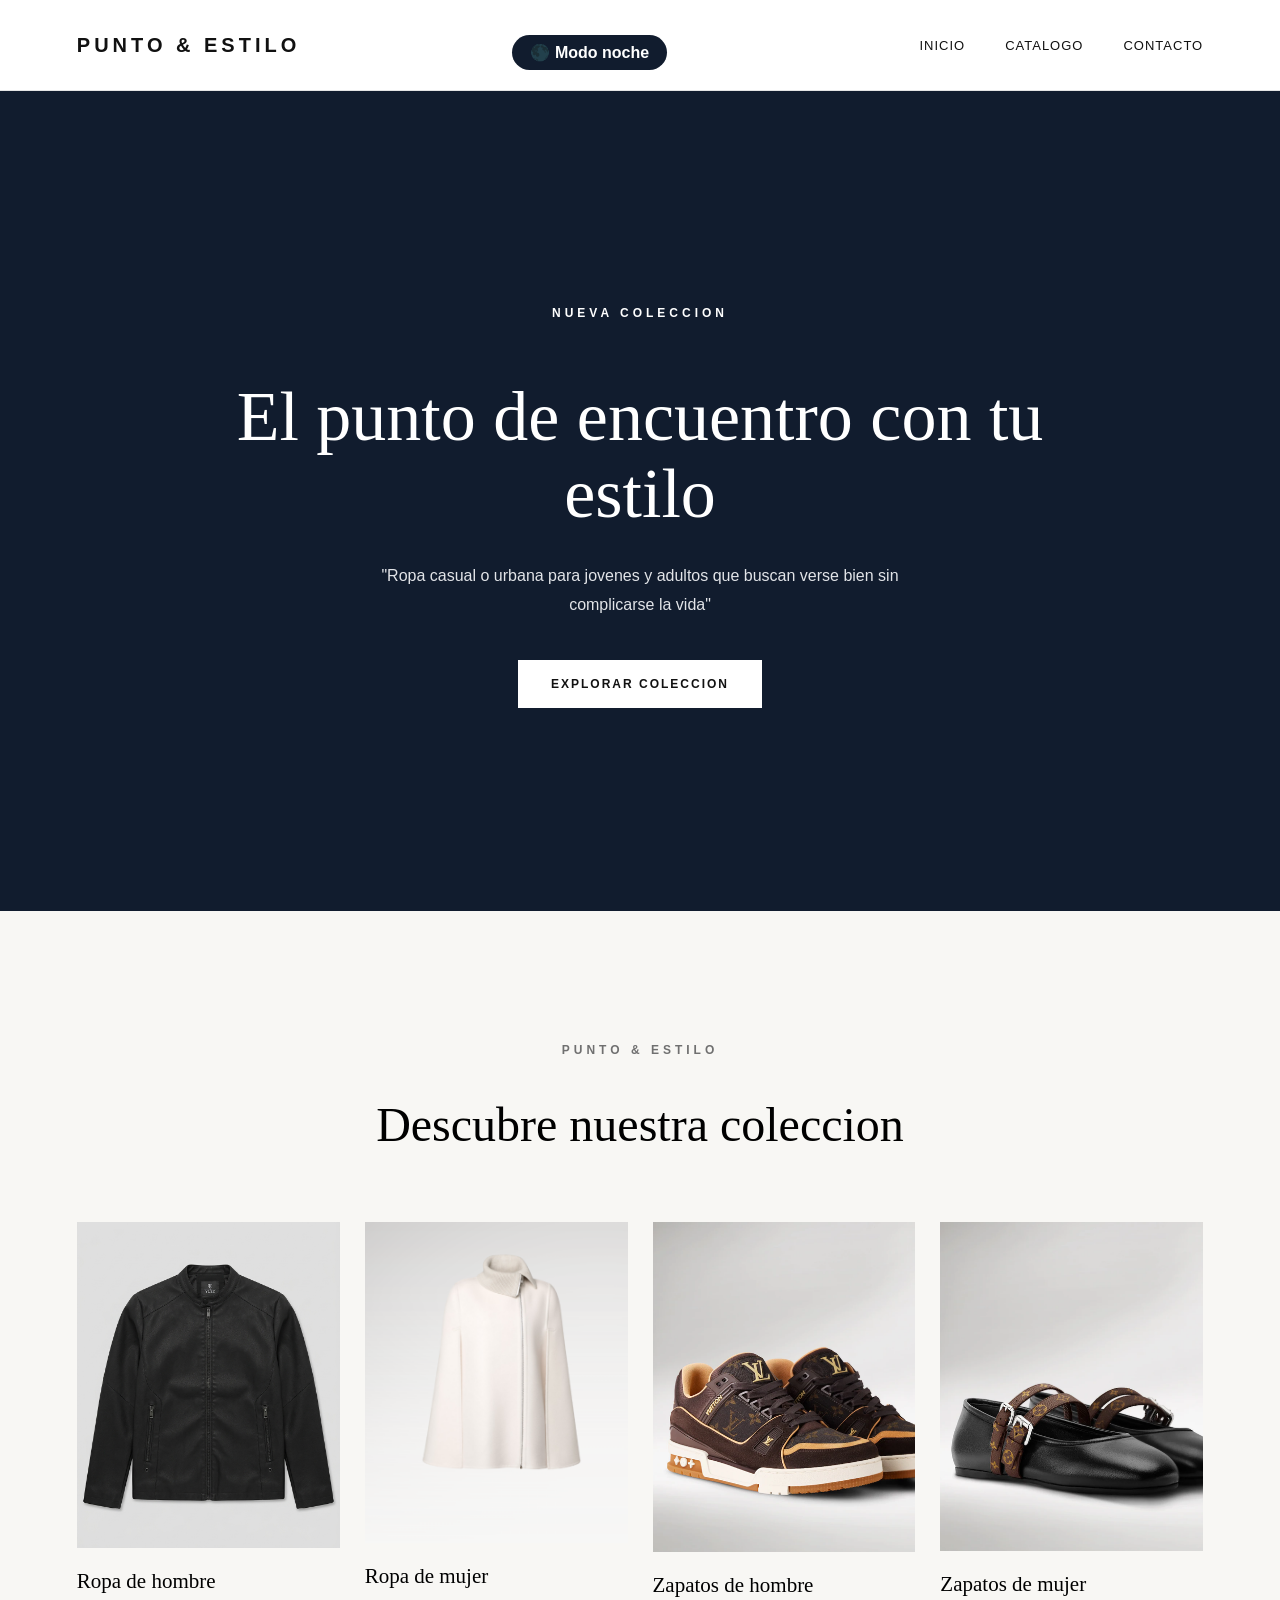
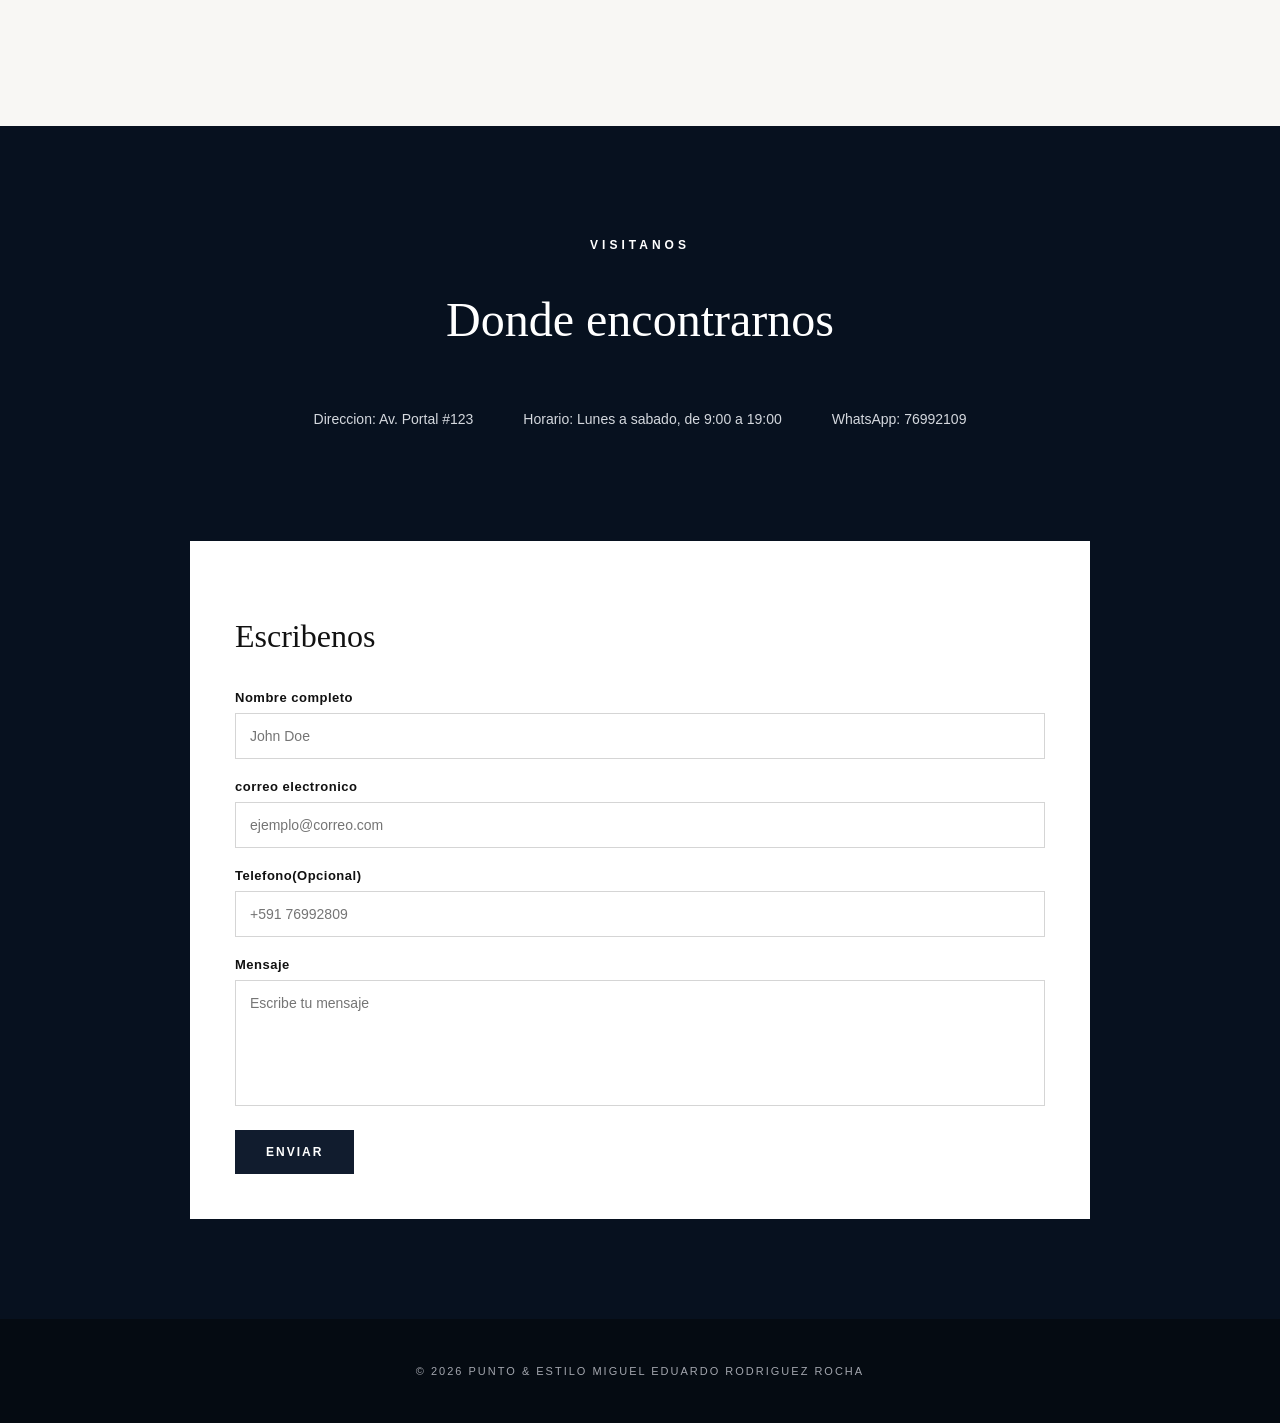
==== commit c3c1c1f2: "textarea update" ====
--- a/index.html
+++ b/index.html
@@ -96,7 +96,7 @@
 
             <div class="campo">
               <label for="mensaje">Mensaje</label>
-              <textarea name="mensaje" id="mensaje" rows="5" placeholder="Escribe tu mensaje"></textarea>
+              <textarea name="mensaje" id="mensaje" rows="6" placeholder="Escribe tu mensaje"></textarea>
             </div>
             <button type="submit" class="boton-enviar">Enviar</button>
             <p id="aviso-contacto" class="aviso"></p>
--- a/style.css
+++ b/style.css
@@ -1,17 +1,8 @@
-* {
-    margin: 0;
-    padding: 0;
-    box-sizing: border-box;
-}
-
-html{
-    scroll-behavior: smooth;
-}
-
 body{
     font-family: Arial, Helvetica, sans-serif;
     background-color: #f8f7f4;
     color: #111111;
+    margin: 0;
     
 }
 
@@ -25,8 +16,9 @@
     background-color: #ffffff;
     border-bottom: 1px solid #e4e4e4;
 
-    position:  sticky;
+    position: sticky;
     top: 0;
+    z-index: 10;
 }
 
 .logo{
@@ -66,7 +58,10 @@
 
     text-transform: uppercase;
 
-    position: relative;
+}
+
+.nav-links a:hover {
+    font-weight: bold;
 }
 
 #btn-menu {
@@ -271,7 +266,7 @@
 }
 
 .campo textarea{
-    resize:vertical;
+    resize:none;
     min-height: 100px;
 }
 
